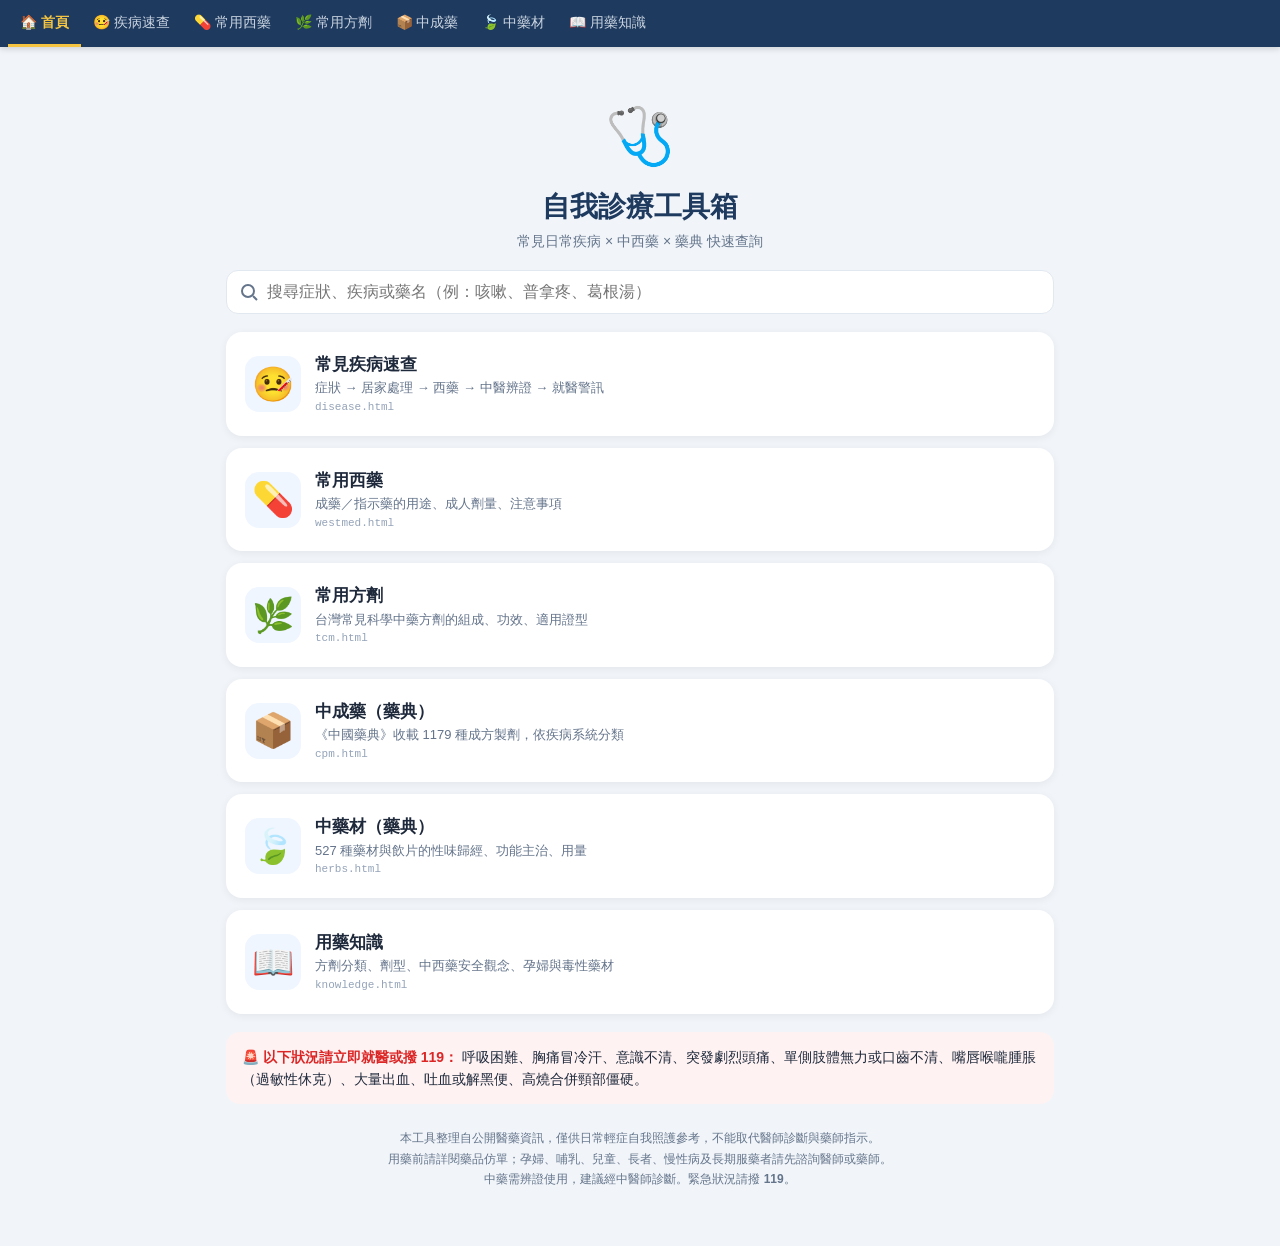
==== index.html @ 08f5ce93 "自我診療工具箱：疾病速查、中西藥、藥典中成藥與藥材、用藥知識" ====
<!DOCTYPE html>
<html lang="zh-Hant">
<head>
<meta charset="UTF-8">
<meta name="viewport" content="width=device-width,initial-scale=1,maximum-scale=1,user-scalable=no">
<meta name="theme-color" content="#2563eb">
<meta name="apple-mobile-web-app-capable" content="yes">
<meta name="apple-mobile-web-app-status-bar-style" content="black-translucent">
<meta name="apple-mobile-web-app-title" content="自我診療">
<title>自我診療工具箱</title>
<link rel="icon" href="data:image/svg+xml,<svg xmlns='http://www.w3.org/2000/svg' viewBox='0 0 100 100'><text y='.9em' font-size='90'>🩺</text></svg>">
<link rel="stylesheet" href="common.css">
<style>
.home-hero{text-align:center;padding:28px 0 18px}
.home-hero .logo{font-size:56px}
.home-hero h1{font-size:28px;color:var(--navy);margin-top:4px}
.home-hero p{color:var(--muted);font-size:14px}
.tools{display:grid;gap:12px;margin-top:18px}
.tool{display:flex;align-items:center;gap:14px;background:#fff;border-radius:16px;padding:18px;box-shadow:0 2px 8px rgba(0,0,0,.06);
  border:1.5px solid transparent;transition:.15s;color:var(--text)}
.tool:hover{border-color:var(--primary);transform:translateY(-2px)}
.tool .ic{font-size:34px;width:56px;height:56px;border-radius:14px;background:var(--primary-l);display:flex;align-items:center;justify-content:center;flex:none}
.tool .tt{font-weight:700;font-size:17px}
.tool .ds{font-size:13px;color:var(--muted)}
.tool .fn{font-size:11px;color:#94a3b8;font-family:ui-monospace,monospace}
.results{margin-top:8px}
.res{display:flex;gap:10px;align-items:center;background:#fff;border-radius:10px;padding:10px 12px;margin-bottom:6px;color:var(--text)}
.res .k{font-size:11px;padding:1px 7px;border-radius:6px;flex:none}
.k-d{background:var(--primary-l);color:var(--primary-d)}.k-w{background:var(--amber-l);color:var(--amber)}.k-t{background:var(--green-l);color:var(--green)}
.res .s{font-size:12px;color:var(--muted)}
.emerg{background:var(--red-l);border-radius:14px;padding:14px 16px;margin-top:18px;font-size:14px}
.emerg b{color:var(--red)}
</style>
</head>
<body>
<div class="wrap">
  <div class="home-hero">
    <div class="logo">🩺</div>
    <h1>自我診療工具箱</h1>
    <p>常見日常疾病 × 中西藥 × 藥典 快速查詢</p>
  </div>

  <input id="q" class="search" type="search" placeholder="搜尋症狀、疾病或藥名（例：咳嗽、普拿疼、葛根湯）" autocomplete="off">
  <div id="results" class="results"></div>

  <div class="tools" id="tools">
    <a class="tool" href="disease.html">
      <div class="ic">🤒</div>
      <div><div class="tt">常見疾病速查</div><div class="ds">症狀 → 居家處理 → 西藥 → 中醫辨證 → 就醫警訊</div><div class="fn">disease.html</div></div>
    </a>
    <a class="tool" href="westmed.html">
      <div class="ic">💊</div>
      <div><div class="tt">常用西藥</div><div class="ds">成藥／指示藥的用途、成人劑量、注意事項</div><div class="fn">westmed.html</div></div>
    </a>
    <a class="tool" href="tcm.html">
      <div class="ic">🌿</div>
      <div><div class="tt">常用方劑</div><div class="ds">台灣常見科學中藥方劑的組成、功效、適用證型</div><div class="fn">tcm.html</div></div>
    </a>
    <a class="tool" href="cpm.html">
      <div class="ic">📦</div>
      <div><div class="tt">中成藥（藥典）</div><div class="ds" id="cpmN">《中國藥典》成方製劑，依疾病系統分類</div><div class="fn">cpm.html</div></div>
    </a>
    <a class="tool" href="herbs.html">
      <div class="ic">🍃</div>
      <div><div class="tt">中藥材（藥典）</div><div class="ds" id="herbN">單味藥材的性味歸經、功能主治、用量</div><div class="fn">herbs.html</div></div>
    </a>
    <a class="tool" href="knowledge.html">
      <div class="ic">📖</div>
      <div><div class="tt">用藥知識</div><div class="ds">方劑分類、劑型、中西藥安全觀念、孕婦與毒性藥材</div><div class="fn">knowledge.html</div></div>
    </a>
  </div>

  <div class="emerg">
    <b>🚨 以下狀況請立即就醫或撥 119：</b>
    呼吸困難、胸痛冒冷汗、意識不清、突發劇烈頭痛、單側肢體無力或口齒不清、嘴唇喉嚨腫脹（過敏性休克）、大量出血、吐血或解黑便、高燒合併頸部僵硬。
  </div>

  <p class="disclaimer" id="disc"></p>
</div>

<script src="data_west.js"></script>
<script src="data_tcm.js"></script>
<script src="data_disease.js"></script>
<script src="data_cpm.js"></script>
<script src="data_herb.js"></script>
<script src="common.js"></script>
<script>
document.getElementById("disc").innerHTML=DISCLAIMER;
document.getElementById("cpmN").textContent=`《中國藥典》收載 ${CPM.length} 種成方製劑，依疾病系統分類`;
document.getElementById("herbN").textContent=`${HERBS.length} 種藥材與飲片的性味歸經、功能主治、用量`;
const q=document.getElementById("q"),box=document.getElementById("results"),tools=document.getElementById("tools");
q.addEventListener("input",()=>{
  const k=norm(q.value.trim());
  if(!k){box.innerHTML="";tools.style.display="";return;}
  tools.style.display="none";
  const r=[];
  DISEASES.forEach(d=>{ if(norm(d.name+d.symptom+d.cat).includes(k)) r.push(`<a class="res" href="disease.html?id=${d.id}"><span class="k k-d">疾病</span><div><div>${d.icon} ${esc(d.name)}</div><div class="s">${esc(d.symptom.slice(0,40))}…</div></div></a>`)});
  WEST_MEDS.forEach(m=>{ if(norm(m.name+m.en+m.brand+m.use+m.cls).includes(k)) r.push(`<a class="res" href="westmed.html?id=${m.id}"><span class="k k-w">西藥</span><div><div>${esc(m.name)} <span class="s">${esc(m.en)}</span></div><div class="s">${esc(m.brand)}</div></div></a>`)});
  TCM_MEDS.forEach(m=>{ if(norm(m.name+m.comp+m.effect+m.fit).includes(k)) r.push(`<a class="res" href="tcm.html?id=${m.id}"><span class="k k-t">中藥</span><div><div>${esc(m.name)}</div><div class="s">${esc(m.effect)}</div></div></a>`)});
  let n=0;CPM.forEach(m=>{ if(n<20&&norm(m.n+m.fn).includes(k)){n++;r.push(`<a class="res" href="cpm.html?id=${m.id}"><span class="k k-t" style="background:#f3e8ff;color:#7c3aed">中成藥</span><div><div>${esc(m.n)}</div><div class="s">${esc(m.fn.slice(0,40))}</div></div></a>`)}});
  n=0;HERBS.forEach(m=>{ if(n<20&&norm(m.n+m.fn).includes(k)){n++;r.push(`<a class="res" href="herbs.html?id=${m.id}"><span class="k k-t">藥材</span><div><div>${esc(m.n)}</div><div class="s">${esc(m.fn.slice(0,40))}</div></div></a>`)}});
  box.innerHTML=r.length?r.join(""):`<div class="empty">找不到「${esc(q.value)}」相關資料</div>`;
});
</script>
</body>
</html>
---- common.css ----
:root{
  --primary:#2563eb; --primary-d:#1d4ed8; --primary-l:#eff6ff;
  --navy:#1e3a5f; --gold:#f5c542;
  --bg:#f1f5f9; --card:#ffffff; --text:#1e293b; --muted:#64748b; --line:#e2e8f0;
  --red:#dc2626; --red-l:#fef2f2; --green:#059669; --green-l:#ecfdf5; --amber:#b45309; --amber-l:#fffbeb;
}
*{box-sizing:border-box;margin:0;padding:0}
html{-webkit-text-size-adjust:100%}
body{font-family:-apple-system,BlinkMacSystemFont,"PingFang TC","Microsoft JhengHei","Noto Sans TC",sans-serif;
  background:var(--bg);color:var(--text);line-height:1.6;font-size:15px;padding-bottom:40px}
a{color:var(--primary);text-decoration:none}

/* 導覽列 */
.topnav{position:sticky;top:0;z-index:50;background:var(--navy);display:flex;overflow-x:auto;
  padding:0 8px;box-shadow:0 2px 6px rgba(0,0,0,.15);scrollbar-width:none}
.topnav::-webkit-scrollbar{display:none}
.topnav a{color:#cbd5e1;padding:11px 12px;white-space:nowrap;font-size:14px;border-bottom:3px solid transparent}
.topnav a.active{color:var(--gold);border-bottom-color:var(--gold);font-weight:600}
.topnav a:hover{color:#fff}

.wrap{max-width:860px;margin:0 auto;padding:16px}
.page-title{display:flex;align-items:center;gap:10px;margin:6px 0 14px}
.page-title .ico{font-size:30px}
.page-title h1{font-size:22px;color:var(--navy)}
.page-title p{font-size:13px;color:var(--muted)}

/* 搜尋與篩選 */
.search{width:100%;padding:12px 14px 12px 40px;border:1.5px solid var(--line);border-radius:12px;font-size:16px;
  background:#fff url("data:image/svg+xml,%3Csvg xmlns='http://www.w3.org/2000/svg' width='18' height='18' fill='none' stroke='%2364748b' stroke-width='2'%3E%3Ccircle cx='8' cy='8' r='6'/%3E%3Cpath d='M13 13l4 4'/%3E%3C/svg%3E") 13px center no-repeat;outline:none}
.search:focus{border-color:var(--primary);box-shadow:0 0 0 3px rgba(37,99,235,.15)}
.chips{display:flex;gap:6px;overflow-x:auto;padding:10px 0 4px;scrollbar-width:none}
.chips::-webkit-scrollbar{display:none}
.chip{flex:none;border:1px solid var(--line);background:#fff;color:var(--text);padding:5px 12px;border-radius:999px;font-size:13px;cursor:pointer}
.chip.on{background:var(--primary);color:#fff;border-color:var(--primary)}
.count{font-size:12px;color:var(--muted);margin:6px 2px}

/* 卡片 */
.grid{display:grid;grid-template-columns:repeat(auto-fill,minmax(150px,1fr));gap:10px}
.dcard{background:var(--card);border-radius:12px;padding:12px;box-shadow:0 1px 3px rgba(0,0,0,.06);cursor:pointer;
  border:1.5px solid transparent;transition:.15s}
.dcard:hover{border-color:var(--primary);transform:translateY(-1px)}
.dcard .e{font-size:26px}
.dcard .n{font-weight:600;margin-top:2px}
.dcard .c{font-size:12px;color:var(--muted)}

.card{background:var(--card);border-radius:14px;padding:16px;margin-bottom:12px;box-shadow:0 1px 3px rgba(0,0,0,.06)}
.card h2{font-size:16px;color:var(--navy);margin-bottom:8px;display:flex;align-items:center;gap:6px}
.card ul{padding-left:20px}
.card li{margin:3px 0}

.item{background:var(--card);border-radius:12px;margin-bottom:8px;box-shadow:0 1px 3px rgba(0,0,0,.06);border:1.5px solid transparent;overflow:hidden}
.item.hl{border-color:var(--gold);box-shadow:0 0 0 3px rgba(245,197,66,.35)}
.item summary{list-style:none;padding:12px 14px;cursor:pointer;display:flex;justify-content:space-between;align-items:center;gap:8px}
.item summary::-webkit-details-marker{display:none}
.item summary::after{content:"›";font-size:22px;color:var(--muted);transition:.2s}
.item[open] summary::after{transform:rotate(90deg)}
.item .t1{font-weight:600}
.item .t2{font-size:12px;color:var(--muted)}
.item .body{padding:0 14px 14px;border-top:1px dashed var(--line)}
.kv{display:grid;grid-template-columns:64px 1fr;gap:4px 10px;margin-top:10px;font-size:14px}
.kv dt{color:var(--muted);font-size:13px}
.tag{display:inline-block;font-size:11px;padding:1px 7px;border-radius:6px;background:var(--primary-l);color:var(--primary-d);margin-left:4px;font-weight:500;vertical-align:middle}
.tag.rx{background:var(--amber-l);color:var(--amber)}
.links{display:flex;flex-wrap:wrap;gap:6px;margin-top:4px}
.links a{font-size:13px;background:var(--primary-l);padding:3px 10px;border-radius:8px}

/* 詳細頁 */
.back{display:inline-block;margin-bottom:10px;font-size:14px}
.hero{background:linear-gradient(135deg,var(--primary),var(--navy));color:#fff;border-radius:16px;padding:18px;margin-bottom:12px}
.hero .e{font-size:38px}
.hero h1{font-size:24px}
.hero p{opacity:.92;font-size:14px;margin-top:4px}
.med{display:flex;justify-content:space-between;align-items:flex-start;gap:10px;padding:9px 0;border-bottom:1px solid var(--line)}
.med:last-child{border:none}
.med .note{font-size:13px;color:var(--muted)}
.dose{font-size:12px;color:var(--text);background:var(--bg);border-radius:6px;padding:4px 8px;margin-top:4px}
.tcmrow{padding:10px 0;border-bottom:1px solid var(--line)}
.tcmrow:last-child{border:none}
.tcmrow b{color:var(--green)}
.tcmrow .k{font-size:13px;color:var(--muted);margin:2px 0 4px}
.tcmrow .links a{background:var(--green-l);color:var(--green)}
.redbox{background:var(--red-l);border-left:4px solid var(--red)}
.redbox h2{color:var(--red)}
.note-box{background:var(--amber-l);border-radius:10px;padding:10px 12px;font-size:13px;color:var(--amber);margin:10px 0}

.disclaimer{font-size:12px;color:var(--muted);text-align:center;margin-top:24px;line-height:1.7}
.empty{text-align:center;color:var(--muted);padding:30px 0}
@media (max-width:480px){ .grid{grid-template-columns:repeat(2,1fr)} .hero h1{font-size:21px} }
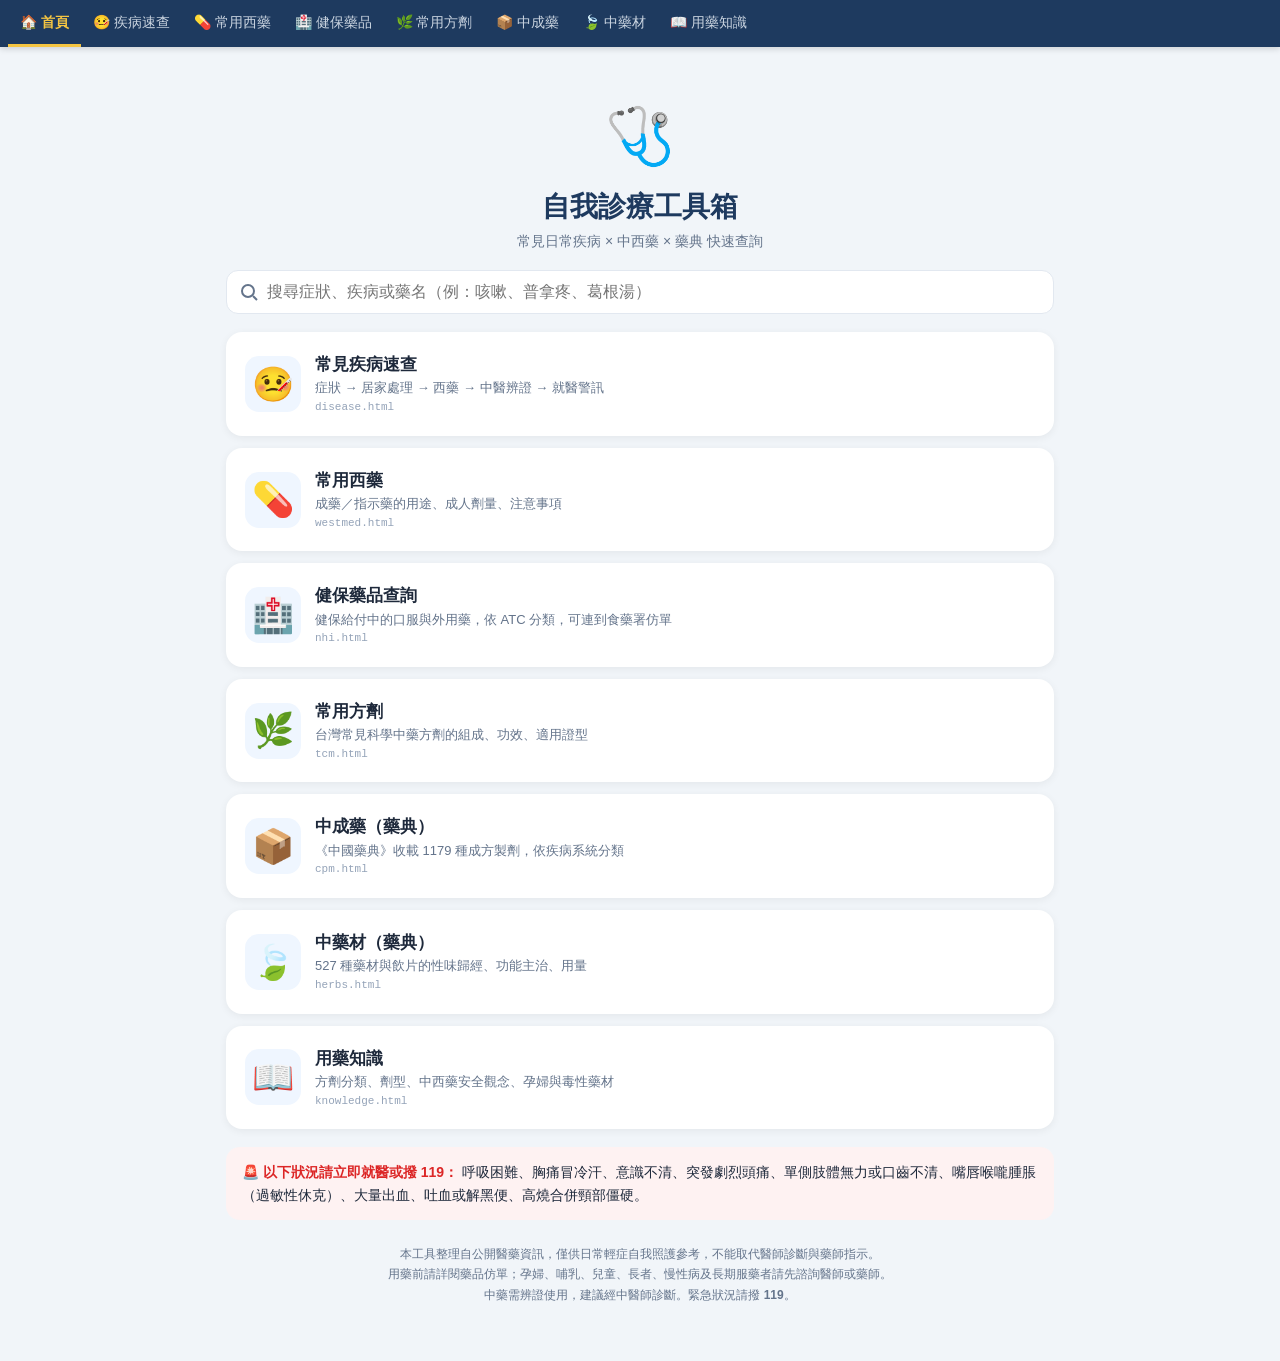
==== commit f17c5bec: "新增健保藥品查詢" ====
--- a/index.html
+++ b/index.html
@@ -3,12 +3,14 @@
 <head>
 <meta charset="UTF-8">
 <meta name="viewport" content="width=device-width,initial-scale=1,maximum-scale=1,user-scalable=no">
-<meta name="theme-color" content="#2563eb">
+<meta name="theme-color" content="#1e3a5f">
 <meta name="apple-mobile-web-app-capable" content="yes">
 <meta name="apple-mobile-web-app-status-bar-style" content="black-translucent">
 <meta name="apple-mobile-web-app-title" content="自我診療">
 <title>自我診療工具箱</title>
 <link rel="icon" href="data:image/svg+xml,<svg xmlns='http://www.w3.org/2000/svg' viewBox='0 0 100 100'><text y='.9em' font-size='90'>🩺</text></svg>">
+<link rel="manifest" href="manifest.webmanifest">
+<link rel="apple-touch-icon" href="apple-touch-icon.png">
 <link rel="stylesheet" href="common.css">
 <style>
 .home-hero{text-align:center;padding:28px 0 18px}
@@ -40,6 +42,7 @@
     <p>常見日常疾病 × 中西藥 × 藥典 快速查詢</p>
   </div>
 
+  <button id="installBtn" onclick="installApp()" style="display:none;width:100%;margin-bottom:12px;padding:12px;border:none;border-radius:12px;background:var(--navy);color:var(--gold);font-size:15px;font-weight:600;cursor:pointer">🖥️ 安裝成桌面 App</button>
   <input id="q" class="search" type="search" placeholder="搜尋症狀、疾病或藥名（例：咳嗽、普拿疼、葛根湯）" autocomplete="off">
   <div id="results" class="results"></div>
 
@@ -51,6 +54,10 @@
     <a class="tool" href="westmed.html">
       <div class="ic">💊</div>
       <div><div class="tt">常用西藥</div><div class="ds">成藥／指示藥的用途、成人劑量、注意事項</div><div class="fn">westmed.html</div></div>
+    </a>
+    <a class="tool" href="nhi.html">
+      <div class="ic">🏥</div>
+      <div><div class="tt">健保藥品查詢</div><div class="ds">健保給付中的口服與外用藥，依 ATC 分類，可連到食藥署仿單</div><div class="fn">nhi.html</div></div>
     </a>
     <a class="tool" href="tcm.html">
       <div class="ic">🌿</div>
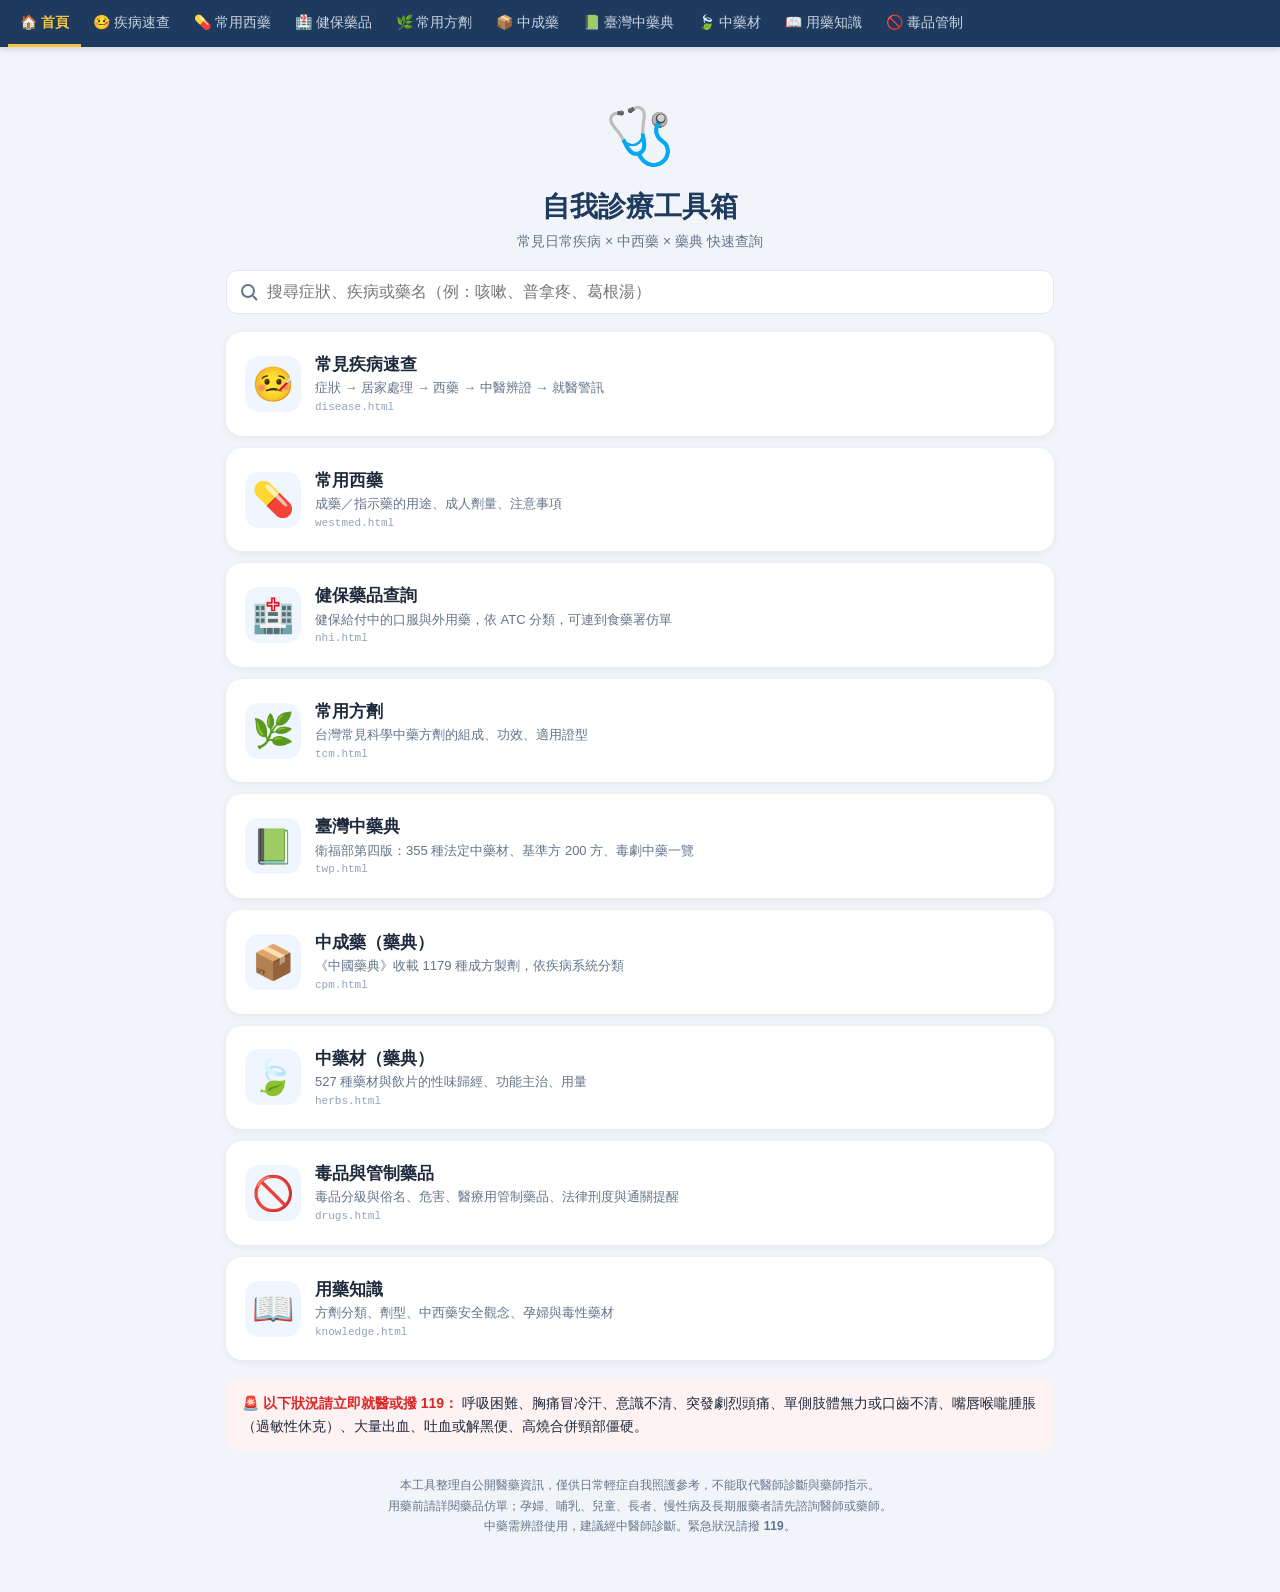
==== commit 06cbbca3: "新增毒品與管制藥品、外傷急救、臺灣中藥典 Co-Authored-By: Claude Opus 5.5 <noreply@anthropic.com> Claude-Session: https:/" ====
--- a/index.html
+++ b/index.html
@@ -63,6 +63,10 @@
       <div class="ic">🌿</div>
       <div><div class="tt">常用方劑</div><div class="ds">台灣常見科學中藥方劑的組成、功效、適用證型</div><div class="fn">tcm.html</div></div>
     </a>
+    <a class="tool" href="twp.html">
+      <div class="ic">📗</div>
+      <div><div class="tt">臺灣中藥典</div><div class="ds">衛福部第四版：355 種法定中藥材、基準方 200 方、毒劇中藥一覽</div><div class="fn">twp.html</div></div>
+    </a>
     <a class="tool" href="cpm.html">
       <div class="ic">📦</div>
       <div><div class="tt">中成藥（藥典）</div><div class="ds" id="cpmN">《中國藥典》成方製劑，依疾病系統分類</div><div class="fn">cpm.html</div></div>
@@ -70,6 +74,10 @@
     <a class="tool" href="herbs.html">
       <div class="ic">🍃</div>
       <div><div class="tt">中藥材（藥典）</div><div class="ds" id="herbN">單味藥材的性味歸經、功能主治、用量</div><div class="fn">herbs.html</div></div>
+    </a>
+    <a class="tool" href="drugs.html">
+      <div class="ic">🚫</div>
+      <div><div class="tt">毒品與管制藥品</div><div class="ds">毒品分級與俗名、危害、醫療用管制藥品、法律刑度與通關提醒</div><div class="fn">drugs.html</div></div>
     </a>
     <a class="tool" href="knowledge.html">
       <div class="ic">📖</div>
@@ -90,6 +98,7 @@
 <script src="data_disease.js"></script>
 <script src="data_cpm.js"></script>
 <script src="data_herb.js"></script>
+<script src="data_twp.js"></script>
 <script src="common.js"></script>
 <script>
 document.getElementById("disc").innerHTML=DISCLAIMER;
@@ -104,6 +113,8 @@
   DISEASES.forEach(d=>{ if(norm(d.name+d.symptom+d.cat).includes(k)) r.push(`<a class="res" href="disease.html?id=${d.id}"><span class="k k-d">疾病</span><div><div>${d.icon} ${esc(d.name)}</div><div class="s">${esc(d.symptom.slice(0,40))}…</div></div></a>`)});
   WEST_MEDS.forEach(m=>{ if(norm(m.name+m.en+m.brand+m.use+m.cls).includes(k)) r.push(`<a class="res" href="westmed.html?id=${m.id}"><span class="k k-w">西藥</span><div><div>${esc(m.name)} <span class="s">${esc(m.en)}</span></div><div class="s">${esc(m.brand)}</div></div></a>`)});
   TCM_MEDS.forEach(m=>{ if(norm(m.name+m.comp+m.effect+m.fit).includes(k)) r.push(`<a class="res" href="tcm.html?id=${m.id}"><span class="k k-t">中藥</span><div><div>${esc(m.name)}</div><div class="s">${esc(m.effect)}</div></div></a>`)});
+  TWP.fang.forEach(m=>{ if(norm(m.n+m.eff+m.ind).includes(k)) r.push(`<a class="res" href="twp.html?tab=fang&no=${m.no}"><span class="k k-t" style="background:#e0f2fe;color:#0369a1">基準方</span><div><div>${esc(m.n)}</div><div class="s">${esc(m.eff)}｜${esc(m.ind.slice(0,30))}</div></div></a>`)});
+  TWP.herbs.forEach(m=>{ if(norm(m.n+m.fn).includes(k)) r.push(`<a class="res" href="twp.html?id=${encodeURIComponent(m.n)}"><span class="k k-t" style="background:#e0f2fe;color:#0369a1">臺灣藥典</span><div><div>${esc(m.n)}</div><div class="s">${esc(m.fn)}</div></div></a>`)});
   let n=0;CPM.forEach(m=>{ if(n<20&&norm(m.n+m.fn).includes(k)){n++;r.push(`<a class="res" href="cpm.html?id=${m.id}"><span class="k k-t" style="background:#f3e8ff;color:#7c3aed">中成藥</span><div><div>${esc(m.n)}</div><div class="s">${esc(m.fn.slice(0,40))}</div></div></a>`)}});
   n=0;HERBS.forEach(m=>{ if(n<20&&norm(m.n+m.fn).includes(k)){n++;r.push(`<a class="res" href="herbs.html?id=${m.id}"><span class="k k-t">藥材</span><div><div>${esc(m.n)}</div><div class="s">${esc(m.fn.slice(0,40))}</div></div></a>`)}});
   box.innerHTML=r.length?r.join(""):`<div class="empty">找不到「${esc(q.value)}」相關資料</div>`;
